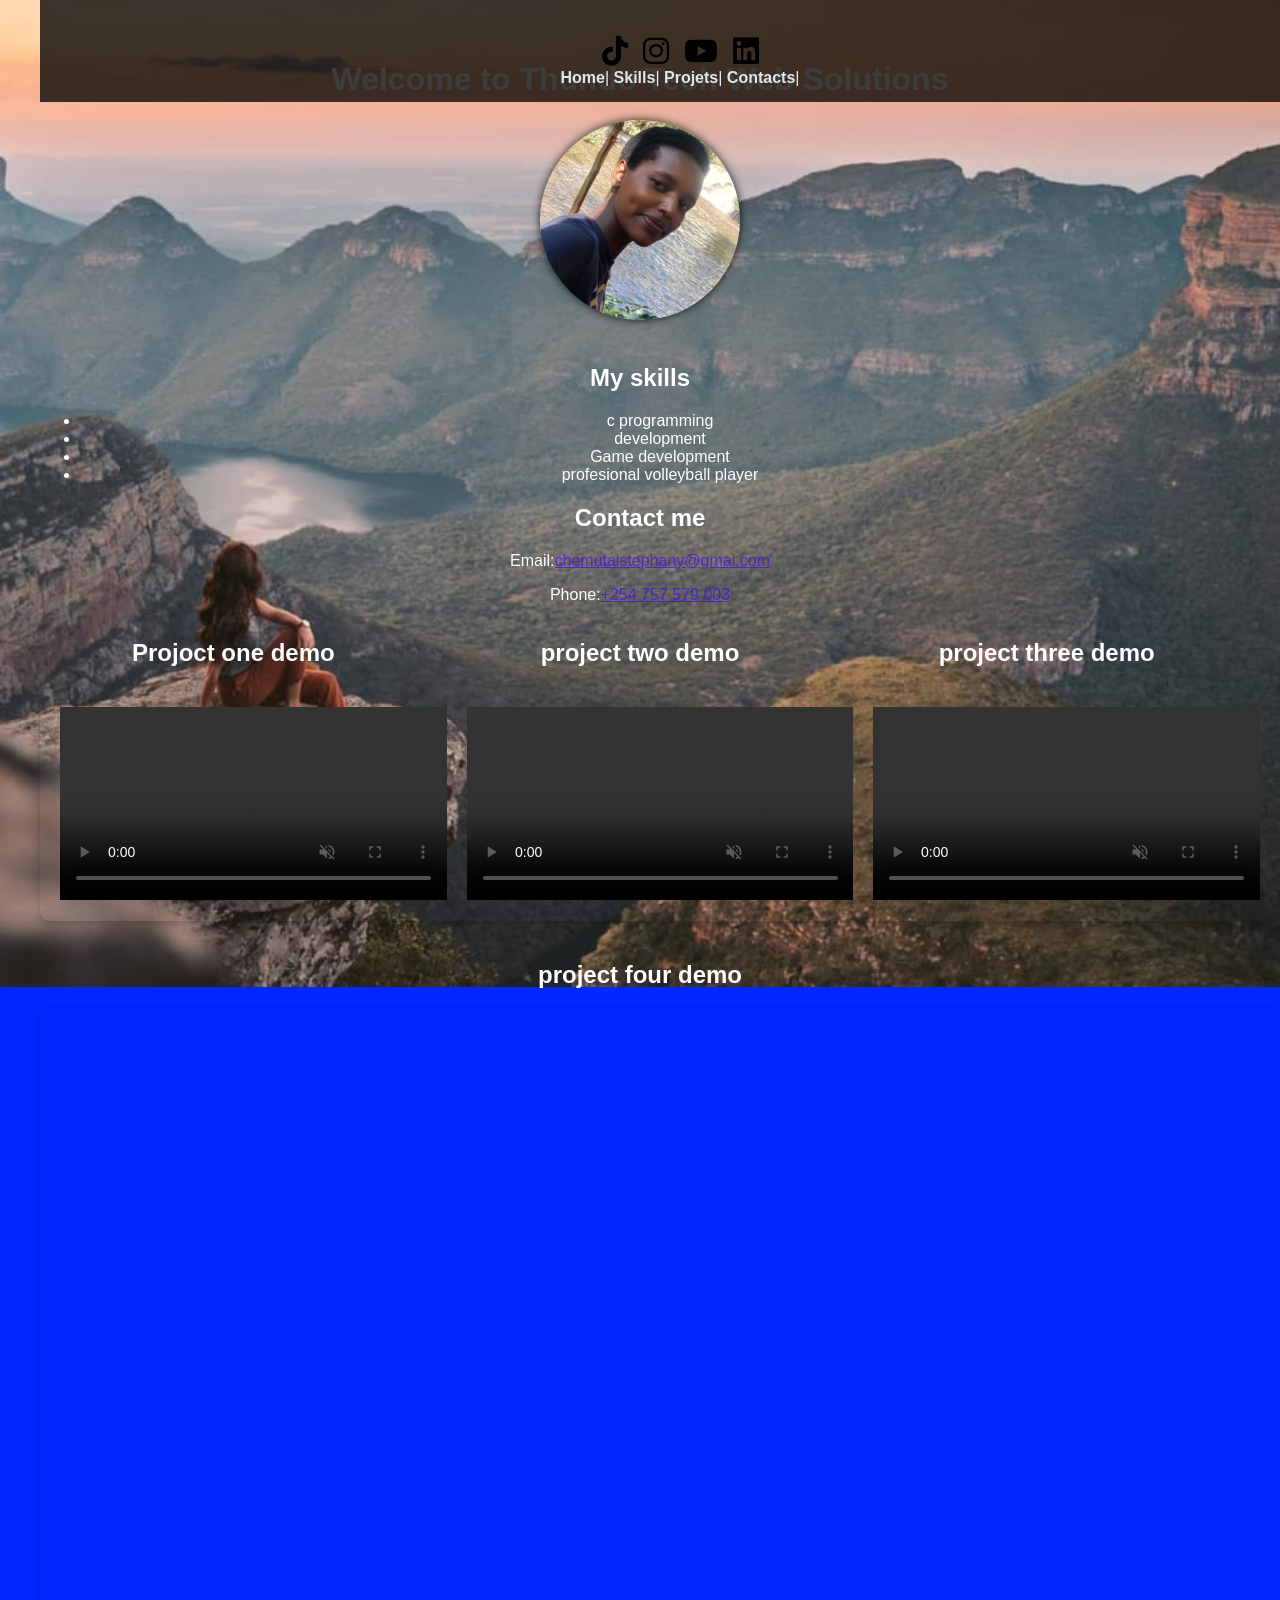
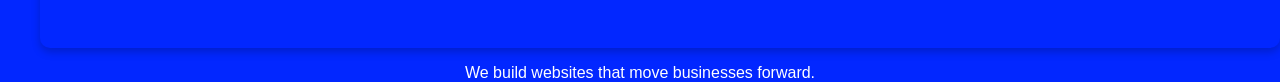
==== index.html @ 7875e1fd "initial commit" ====
<!DOCTYPE html>
<html>
<head>
  
  <title>My First Website</title>
  <link rel="stylesheet" href="style.css" />
  <link rel="stylesheet" href="https://cdnjs.cloudflare.com/ajax/libs/font-awesome/6.5.0/css/all.min.css">
</head>
<body>
  <!--Navigation Bar-->
  <nav>
    <div class="social-links">
  <a href="https://www.tiktok.com" target="_blank"><i class="fab fa-tiktok"></i></a>
  <a href="https://www.instagram.com" target="_blank"><i class="fab fa-instagram"></i></a>
  <a href="https://www.youtube.com" target="_blank"><i class="fab fa-youtube"></i></a>
  <a href="https://www.linkedIn.com" terget="_blank"><i class="fab fa-linkedin"></i></a>
</div>
    <a href="Index.html">Home</a>|
    <a href="skills.html">Skills</a>|
    <a href="projects.html">Projets</a>|
    <a href="contact.html">Contacts</a>|

  </nav>
  <h1>Welcome to Thundo Tech Web Solutions</h1>
   <img src="myphoto.jpg" alt="My photo"class="profile-photo" width="250/"> 
  <h2>My skills</h2>
  <ul>

<li>c programming</li>
  <li> development</li>
  <li>Game development</li>
    <li>profesional volleyball player</li>
    </ul>
<h2>Contact me</h2>
<p>Email:<a hrfe="mailto:chemutaistephany@gmail.com">chemutaistephany@gmai.com</a></p>
<p>Phone:<a hrfe="tel:+254757579003">+254 757 579 003</a></p>
  <!-- Video Section -->
<div style="display: flex; justify-content: center; flex-wrap: wrap; gap: 20px;">

  <!-- first-video.mp4.mp4 -->
  <div style="flex: 1;min-width: 300px;text-align: center;">
    <h2>Projoct one demo</h2>
    <video controls autoplay muted loop width="100%">
      <source src="first-video.mp4.mp4" type="video/mp4">
      Your browser does not support the video tag.
    </video>
  </div>

  <!-- second-video.mp4.mp4 -->
  <div style="flex: 1;min-width: 300px;text-align: center;">
    <h2>project two demo</h2>
    <video controls autoplay muted loop width="100%">
      <source src="second-video.mp4.mp4" type="video/mp4">
      Your browser does not support the video tag.
    </video>
  </div>

  <!-- third-video.mp4.mp4 -->
  <div style="flex: 1;min-width: 300px;text-align: center;">
    <h2>project three demo</h2>
    <video controls autoplay muted loop width="100%">
      <source src="third-video.mp4.mp4" type="video/mp4">
      Your browser does not support the video tag.
    </video>
  </div>

  <!-- fourth-video.mp4.mp4 -->
  <div style="flex: 1;min-width: 300px;text-align: center;">
    <h2>project four demo</h2>
    <video control autoplay muted loop width="100%">
      <source src="fourth-video.mp4.mp4" type="video/mp4">
      Your browser does not support the video tag.
    </video>
  </div>
   
  </div>


  <p>We build websites that move businesses forward.</p>
</body>
</html>
---- style.css ----
body {
  font-family: Arial, sans-serif;
  text-align: center;
  background-color:rgba(0, 38, 255, 0.993);
  padding: 40px;
  color: white;
  background-image: url("picture.jpg.jpg");
  background-size: cover;
  background-position: center;
  background-repeat: no-repeat;
  background-attachment: fixed;
  height: 100vh;
  margin: 0;
}
.profile-photo{
  width:200px;
  height:200px;
  border-radius:50%;
  object-fit:cover;
  border:3pxsolid white;
  box-shadow:0 0 10px  rgba(0, 0, 0, 0.829);
  margin-bottom:20px;
}
a{
  color:rgba(68, 0, 255, 0.644);
  text-decoration:underline;
  cursor:pointer;
}
a:hover{
  color: rgba(38, 0, 255, 0.925);
}
video {
display: flex;
flex-wrap: wrap;
justify-content:center;
gap :20px;
padding: 20px;
width: 100%;
box-shadow: 0 4px 8px rgba(0, 0, 0, 0.205);
border-radius: 10px;
}
video:hover{
transform: scale(1.05);
box-shadow: 0 6px 15px rgba(0, 0, 0, 0.404);
}
nav{
  background:rgba(0, 0, 0, 0.76);
padding: 15px 0;
position: fixed;
top: 0;
width: 100%;
z-index: 1000;
font-family:Arial, Helvetica, sans-serif;
text-align: center;
color: rgba(240, 248, 255, 0.952);
}
nav ul{
  list-style: none;
  display: flex;
  justify-content: center;
  gap: 40px;
}
nav a{
  color: rgba(240, 248, 255, 0.904);
  text-decoration: none;
  font-weight:bold ;
  transition: 0.3s;

}
nav a:havor{color:#00bfff;}
.social-links{
  display: flex;
  gap: 15px;
  justify-content:center ;
  margin-top: 20px;
}
.social-links a{
  font-size: 30px;
  color: black;
  text-decoration: none;
  transition: 0.3s;
}
.social-links a:hover {
color: blueviolet;
transform: scale(1.7);
}
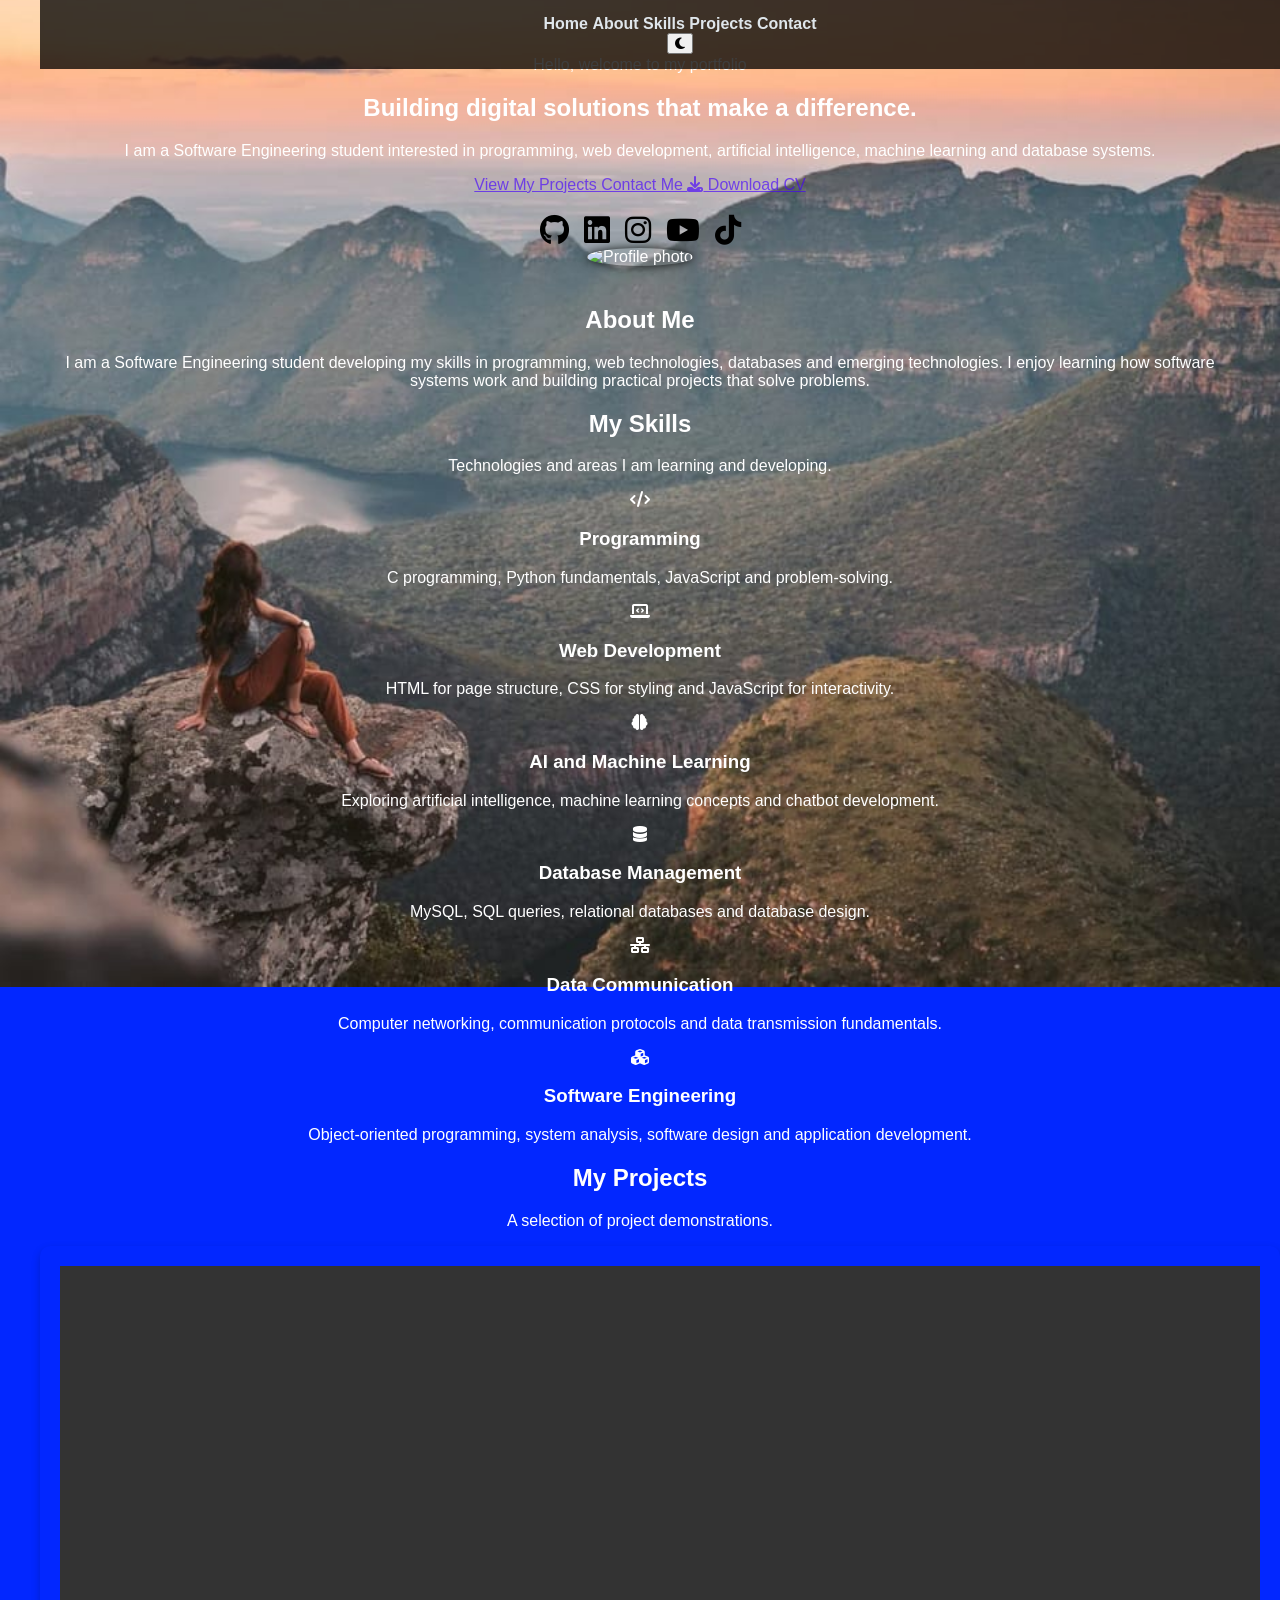
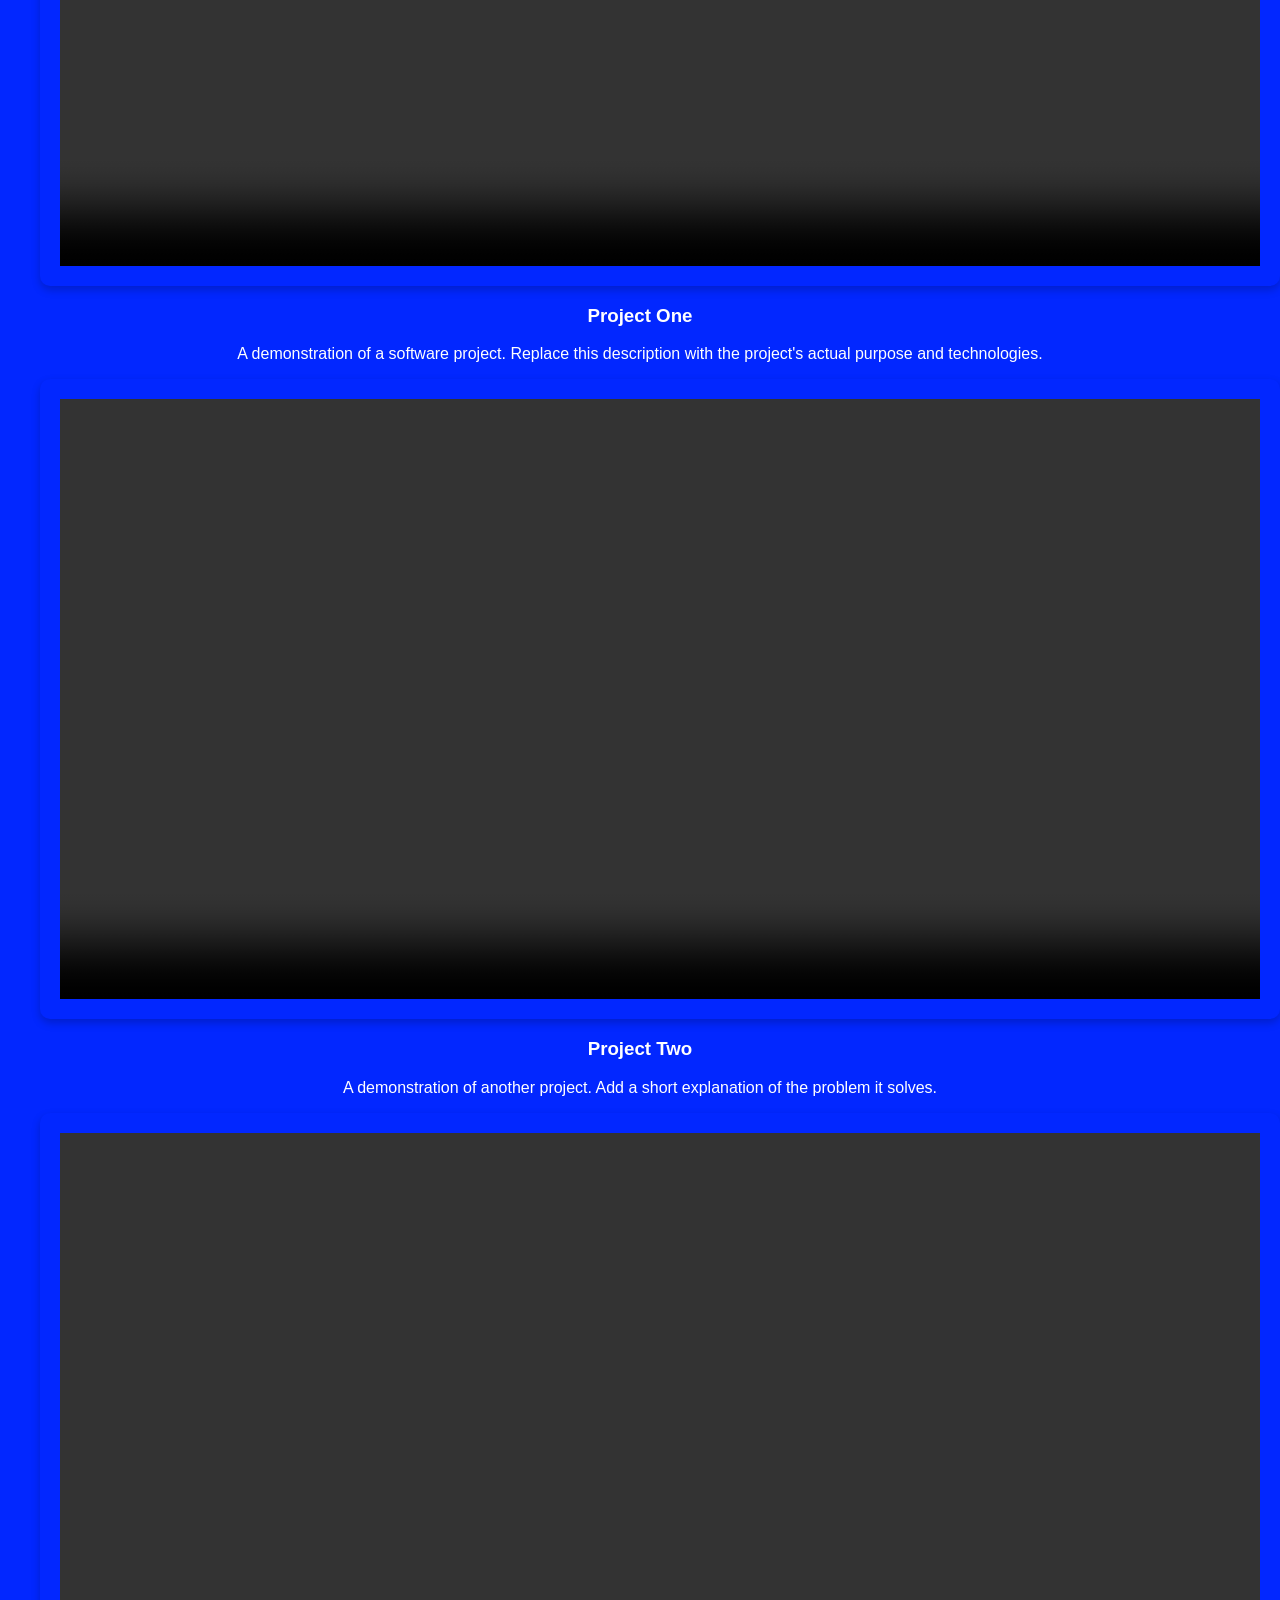
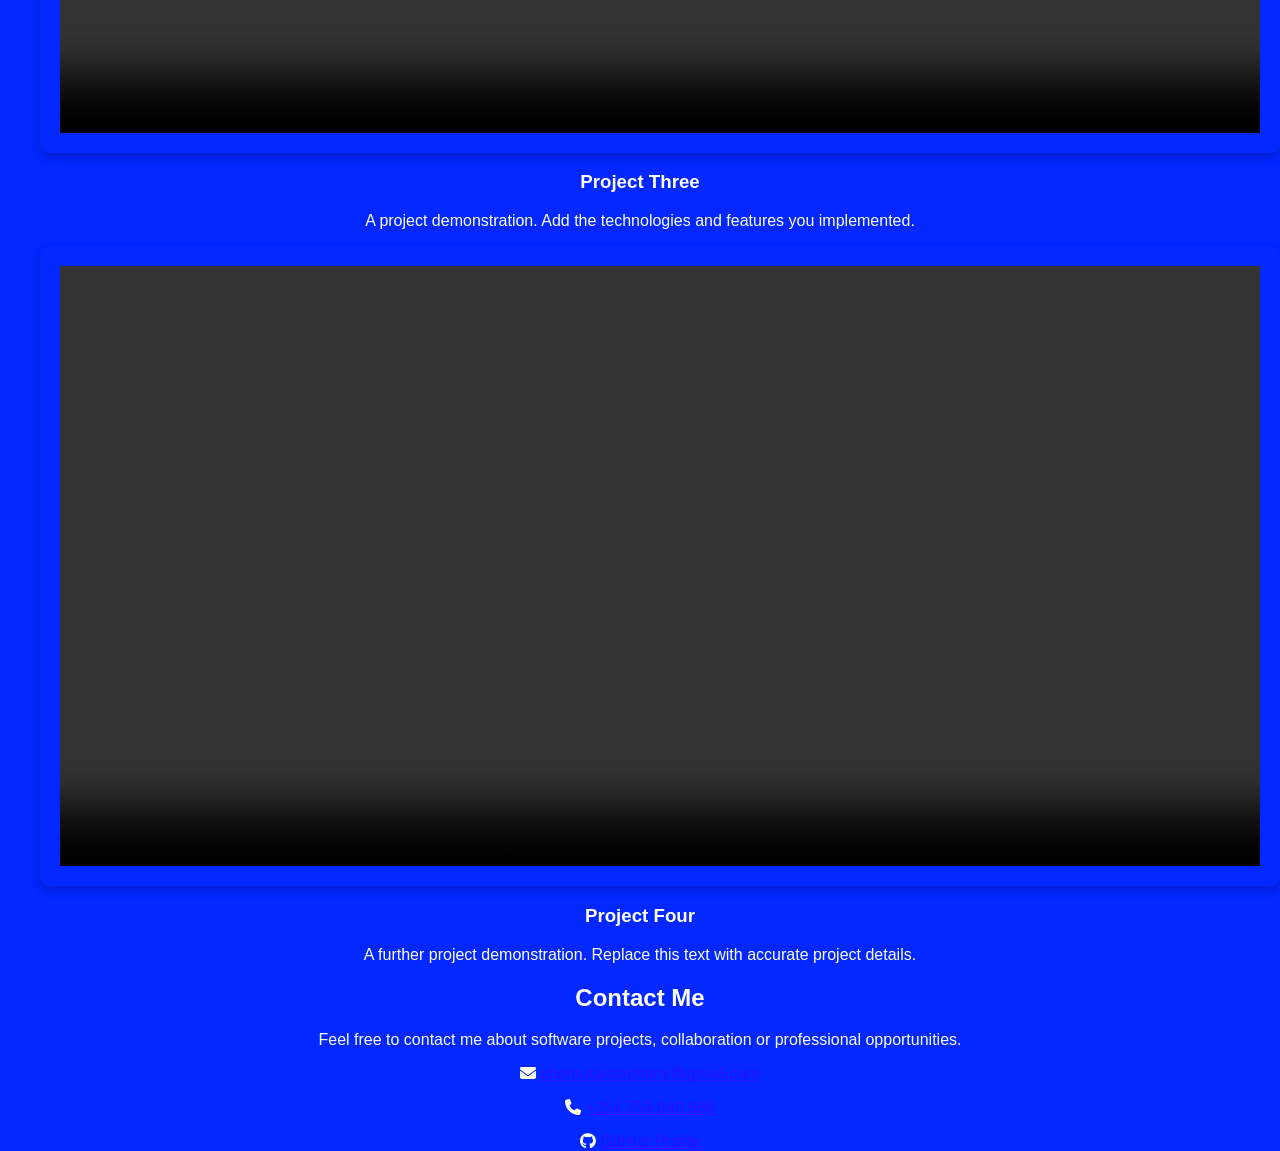
==== commit 83cb101c: "Update index.html" ====
--- a/index.html
+++ b/index.html
@@ -1,81 +1,326 @@
+
 <!DOCTYPE html>
-<html>
+<html lang="en">
 <head>
-  
-  <title>My First Website</title>
-  <link rel="stylesheet" href="style.css" />
-  <link rel="stylesheet" href="https://cdnjs.cloudflare.com/ajax/libs/font-awesome/6.5.0/css/all.min.css">
+    <meta charset="UTF-8">
+    <meta name="viewport" content="width=device-width, initial-scale=1.0">
+    <meta name="description" content="Software Engineering portfolio showcasing web development, programming, AI, machine learning and database skills.">
+
+    <title>Software Engineering Portfolio</title>
+
+    <link rel="stylesheet" href="style.css">
+
+    <link
+        rel="stylesheet"
+        href="https://cdnjs.cloudflare.com/ajax/libs/font-awesome/6.5.0/css/all.min.css"
+    >
+
+    <script src="script.js" defer></script>
 </head>
+
 <body>
-  <!--Navigation Bar-->
-  <nav>
-    <div class="social-links">
-  <a href="https://www.tiktok.com" target="_blank"><i class="fab fa-tiktok"></i></a>
-  <a href="https://www.instagram.com" target="_blank"><i class="fab fa-instagram"></i></a>
-  <a href="https://www.youtube.com" target="_blank"><i class="fab fa-youtube"></i></a>
-  <a href="https://www.linkedIn.com" terget="_blank"><i class="fab fa-linkedin"></i></a>
-</div>
-    <a href="Index.html">Home</a>|
-    <a href="skills.html">Skills</a>|
-    <a href="projects.html">Projets</a>|
-    <a href="contact.html">Contacts</a>|
-
-  </nav>
-  <h1>Welcome to Thundo Tech Web Solutions</h1>
-   <img src="myphoto.jpg" alt="My photo"class="profile-photo" width="250/"> 
-  <h2>My skills</h2>
-  <ul>
-
-<li>c programming</li>
-  <li> development</li>
-  <li>Game development</li>
-    <li>profesional volleyball player</li>
-    </ul>
-<h2>Contact me</h2>
-<p>Email:<a hrfe="mailto:chemutaistephany@gmail.com">chemutaistephany@gmai.com</a></p>
-<p>Phone:<a hrfe="tel:+254757579003">+254 757 579 003</a></p>
-  <!-- Video Section -->
-<div style="display: flex; justify-content: center; flex-wrap: wrap; gap: 20px;">
-
-  <!-- first-video.mp4.mp4 -->
-  <div style="flex: 1;min-width: 300px;text-align: center;">
-    <h2>Projoct one demo</h2>
-    <video controls autoplay muted loop width="100%">
-      <source src="first-video.mp4.mp4" type="video/mp4">
-      Your browser does not support the video tag.
-    </video>
-  </div>
-
-  <!-- second-video.mp4.mp4 -->
-  <div style="flex: 1;min-width: 300px;text-align: center;">
-    <h2>project two demo</h2>
-    <video controls autoplay muted loop width="100%">
-      <source src="second-video.mp4.mp4" type="video/mp4">
-      Your browser does not support the video tag.
-    </video>
-  </div>
-
-  <!-- third-video.mp4.mp4 -->
-  <div style="flex: 1;min-width: 300px;text-align: center;">
-    <h2>project three demo</h2>
-    <video controls autoplay muted loop width="100%">
-      <source src="third-video.mp4.mp4" type="video/mp4">
-      Your browser does not support the video tag.
-    </video>
-  </div>
-
-  <!-- fourth-video.mp4.mp4 -->
-  <div style="flex: 1;min-width: 300px;text-align: center;">
-    <h2>project four demo</h2>
-    <video control autoplay muted loop width="100%">
-      <source src="fourth-video.mp4.mp4" type="video/mp4">
-      Your browser does not support the video tag.
-    </video>
-  </div>
-   
-  </div>
-
-
-  <p>We build websites that move businesses forward.</p>
+
+    <!-- Navigation -->
+    <header class="navbar">
+        <nav class="nav-container" aria-label="Main navigation">
+            <div class="nav-links">
+                <a href="#home">Home</a>
+                <a href="#about">About</a>
+                <a href="#skills">Skills</a>
+                <a href="#projects">Projects</a>
+                <a href="#contact">Contact</a>
+            </div>
+
+            <button
+                id="theme-toggle"
+                type="button"
+                aria-label="Toggle dark and light theme"
+            >
+                <i class="fas fa-moon" aria-hidden="true"></i>
+            </button>
+        </nav>
+    </header>
+
+    <main>
+
+        <!-- Home / Hero -->
+        <section id="home" class="hero section">
+            <div class="hero-content">
+                <p class="hero-intro">Hello, welcome to my portfolio</p>
+
+                <h1>Building digital solutions that make a difference.</h1>
+
+                <p>
+                    I am a Software Engineering student interested in
+                    programming, web development, artificial intelligence,
+                    machine learning and database systems.
+                </p>
+
+                <div class="hero-actions">
+                    <a href="#projects" class="btn btn-primary">
+                        View My Projects
+                    </a>
+
+                    <a href="#contact" class="btn btn-secondary">
+                        Contact Me
+                    </a>
+
+                    <a href="CV.pdf" class="btn btn-secondary" download>
+                        <i class="fas fa-download" aria-hidden="true"></i>
+                        Download CV
+                    </a>
+                </div>
+
+                <div class="social-links" aria-label="Social media links">
+                    <a
+                        href="https://github.com/stephan-y44"
+                        target="_blank"
+                        rel="noopener noreferrer"
+                        aria-label="GitHub"
+                    >
+                        <i class="fab fa-github" aria-hidden="true"></i>
+                    </a>
+
+                    <a
+                        href="https://www.linkedin.com/"
+                        target="_blank"
+                        rel="noopener noreferrer"
+                        aria-label="LinkedIn"
+                    >
+                        <i class="fab fa-linkedin" aria-hidden="true"></i>
+                    </a>
+
+                    <a
+                        href="https://www.instagram.com/"
+                        target="_blank"
+                        rel="noopener noreferrer"
+                        aria-label="Instagram"
+                    >
+                        <i class="fab fa-instagram" aria-hidden="true"></i>
+                    </a>
+
+                    <a
+                        href="https://www.youtube.com/"
+                        target="_blank"
+                        rel="noopener noreferrer"
+                        aria-label="YouTube"
+                    >
+                        <i class="fab fa-youtube" aria-hidden="true"></i>
+                    </a>
+
+                    <a
+                        href="https://www.tiktok.com/"
+                        target="_blank"
+                        rel="noopener noreferrer"
+                        aria-label="TikTok"
+                    >
+                        <i class="fab fa-tiktok" aria-hidden="true"></i>
+                    </a>
+                </div>
+            </div>
+
+            <div class="hero-image">
+                <img
+                    src="portfolio.jpeg"
+                    alt="Profile photo"
+                    class="profile-photo"
+                    width="300"
+                    height="300"
+                >
+            </div>
+        </section>
+
+        <!-- About -->
+        <section id="about" class="section">
+            <h2>About Me</h2>
+
+            <p>
+                I am a Software Engineering student developing my skills
+                in programming, web technologies, databases and emerging
+                technologies. I enjoy learning how software systems work
+                and building practical projects that solve problems.
+            </p>
+        </section>
+
+        <!-- Skills -->
+        <section id="skills" class="section">
+            <h2>My Skills</h2>
+
+            <p class="section-description">
+                Technologies and areas I am learning and developing.
+            </p>
+
+            <div class="skills-grid">
+
+                <article class="skill-card">
+                    <i class="fas fa-code" aria-hidden="true"></i>
+                    <h3>Programming</h3>
+                    <p>
+                        C programming, Python fundamentals, JavaScript
+                        and problem-solving.
+                    </p>
+                </article>
+
+                <article class="skill-card">
+                    <i class="fas fa-laptop-code" aria-hidden="true"></i>
+                    <h3>Web Development</h3>
+                    <p>
+                        HTML for page structure, CSS for styling and
+                        JavaScript for interactivity.
+                    </p>
+                </article>
+
+                <article class="skill-card">
+                    <i class="fas fa-brain" aria-hidden="true"></i>
+                    <h3>AI and Machine Learning</h3>
+                    <p>
+                        Exploring artificial intelligence, machine
+                        learning concepts and chatbot development.
+                    </p>
+                </article>
+
+                <article class="skill-card">
+                    <i class="fas fa-database" aria-hidden="true"></i>
+                    <h3>Database Management</h3>
+                    <p>
+                        MySQL, SQL queries, relational databases and
+                        database design.
+                    </p>
+                </article>
+
+                <article class="skill-card">
+                    <i class="fas fa-network-wired" aria-hidden="true"></i>
+                    <h3>Data Communication</h3>
+                    <p>
+                        Computer networking, communication protocols
+                        and data transmission fundamentals.
+                    </p>
+                </article>
+
+                <article class="skill-card">
+                    <i class="fas fa-cubes" aria-hidden="true"></i>
+                    <h3>Software Engineering</h3>
+                    <p>
+                        Object-oriented programming, system analysis,
+                        software design and application development.
+                    </p>
+                </article>
+
+            </div>
+        </section>
+
+        <!-- Projects -->
+        <section id="projects" class="section">
+            <h2>My Projects</h2>
+
+            <p class="section-description">
+                A selection of project demonstrations.
+            </p>
+
+            <div class="projects-grid">
+
+                <article class="project-card">
+                    <video controls preload="metadata" playsinline>
+                        <source src="first-video.mp4.mp4" type="video/mp4">
+                        Your browser does not support video playback.
+                    </video>
+
+                    <div class="project-content">
+                        <h3>Project One</h3>
+                        <p>
+                            A demonstration of a software project.
+                            Replace this description with the project's
+                            actual purpose and technologies.
+                        </p>
+                    </div>
+                </article>
+
+                <article class="project-card">
+                    <video controls preload="metadata" playsinline>
+                        <source src="second-video.mp4.mp4" type="video/mp4">
+                        Your browser does not support video playback.
+                    </video>
+
+                    <div class="project-content">
+                        <h3>Project Two</h3>
+                        <p>
+                            A demonstration of another project.
+                            Add a short explanation of the problem it solves.
+                        </p>
+                    </div>
+                </article>
+
+                <article class="project-card">
+                    <video controls preload="metadata" playsinline>
+                        <source src="third-video.mp4.mp4" type="video/mp4">
+                        Your browser does not support video playback.
+                    </video>
+
+                    <div class="project-content">
+                        <h3>Project Three</h3>
+                        <p>
+                            A project demonstration. Add the technologies
+                            and features you implemented.
+                        </p>
+                    </div>
+                </article>
+
+                <article class="project-card">
+                    <video controls preload="metadata" playsinline>
+                        <source src="fourth-video.mp4.mp4" type="video/mp4">
+                        Your browser does not support video playback.
+                    </video>
+
+                    <div class="project-content">
+                        <h3>Project Four</h3>
+                        <p>
+                            A further project demonstration. Replace this
+                            text with accurate project details.
+                        </p>
+                    </div>
+                </article>
+
+            </div>
+        </section>
+
+        <!-- Contact -->
+        <section id="contact" class="section">
+            <h2>Contact Me</h2>
+
+            <p>
+                Feel free to contact me about software projects,
+                collaboration or professional opportunities.
+            </p>
+
+            <div class="contact-details">
+                <p>
+                    <i class="fas fa-envelope" aria-hidden="true"></i>
+                    <a href="mailto:chemutaistephany@gmail.com">
+                        chemutaistephany@gmail.com
+                    </a>
+                </p>
+
+                <p>
+                    <i class="fas fa-phone" aria-hidden="true"></i>
+                    <a href="tel:+254759040686">
+                        +254 759 040 686
+                    </a>
+                </p>
+
+                <p>
+                    <i class="fab fa-github" aria-hidden="true"></i>
+                    <a
+                        href="https://github.com/stephan-y44"
+                        target="_blank"
+                        rel="noopener noreferrer"
+                    >
+                        GitHub Profile
+                    </a>
+                </p>
+            </div>
+        </section>
+
+    </main>
+
 </body>
-</html>+</html>
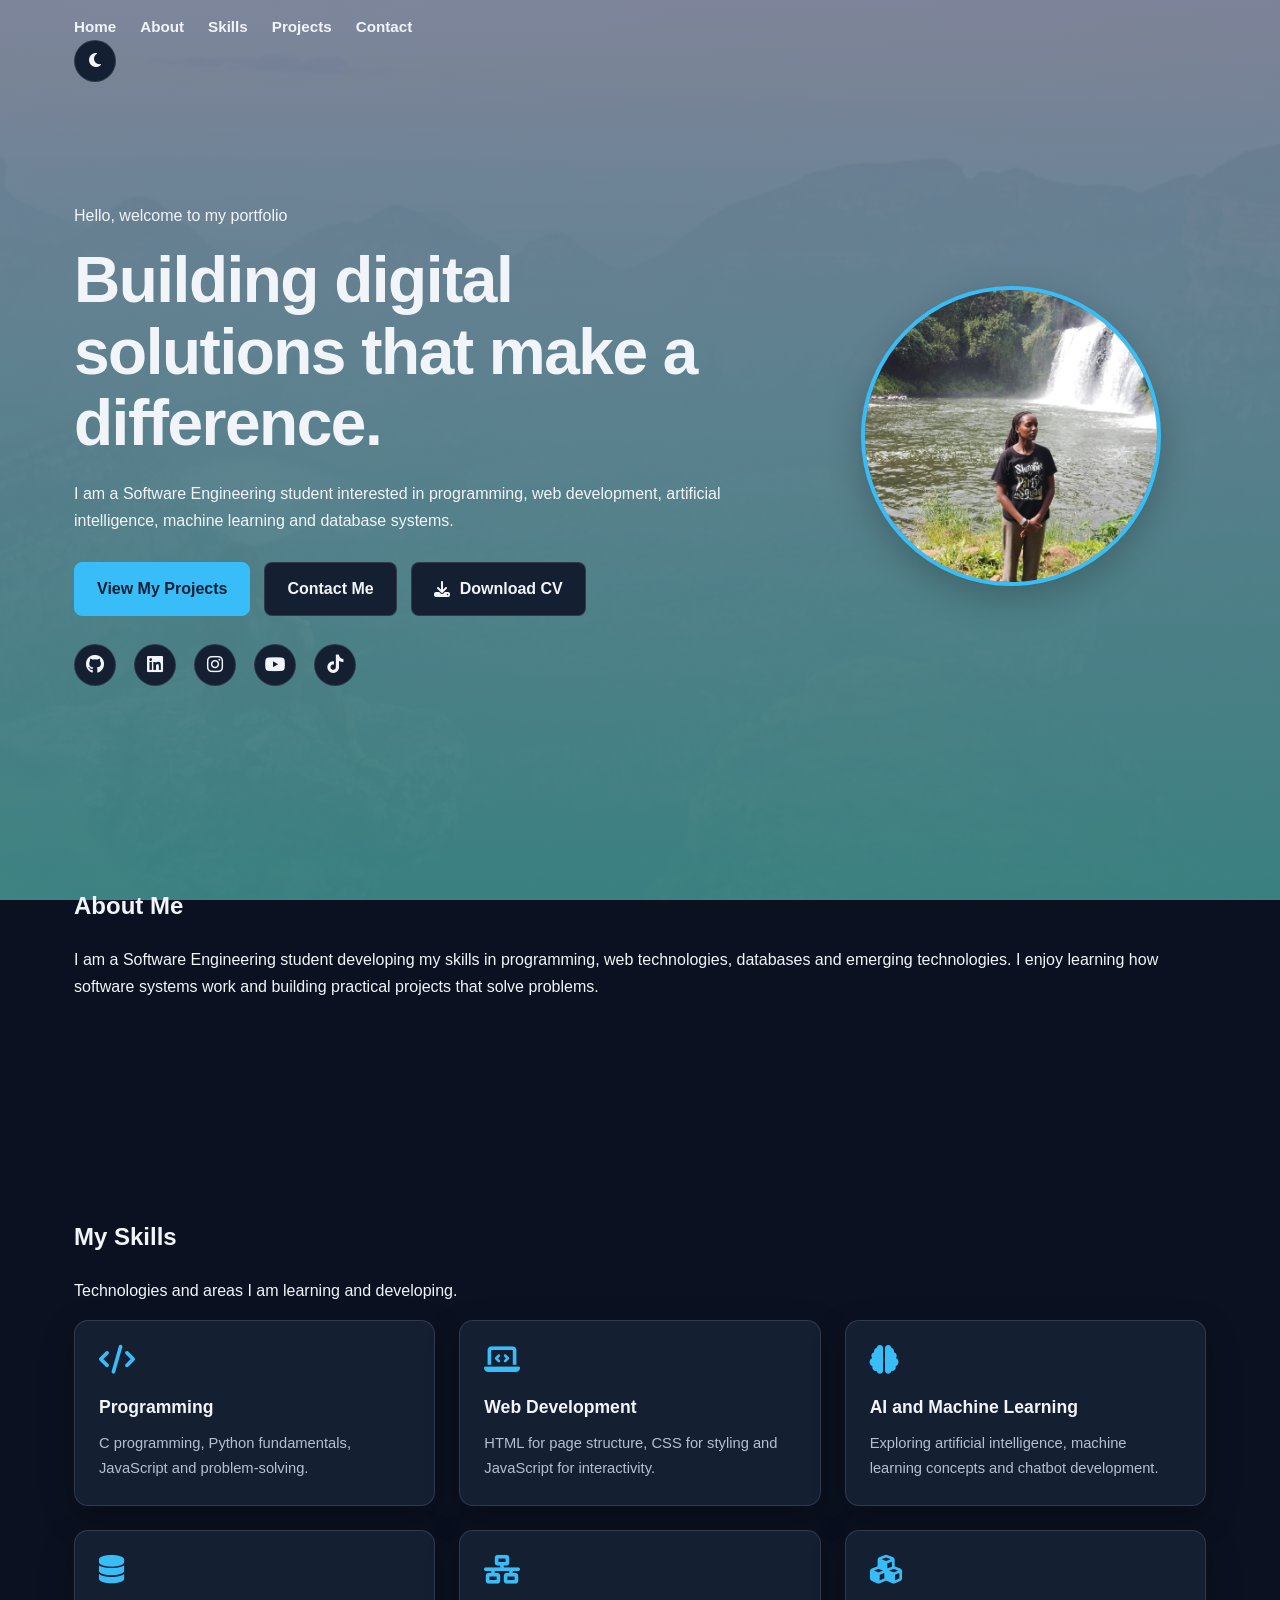
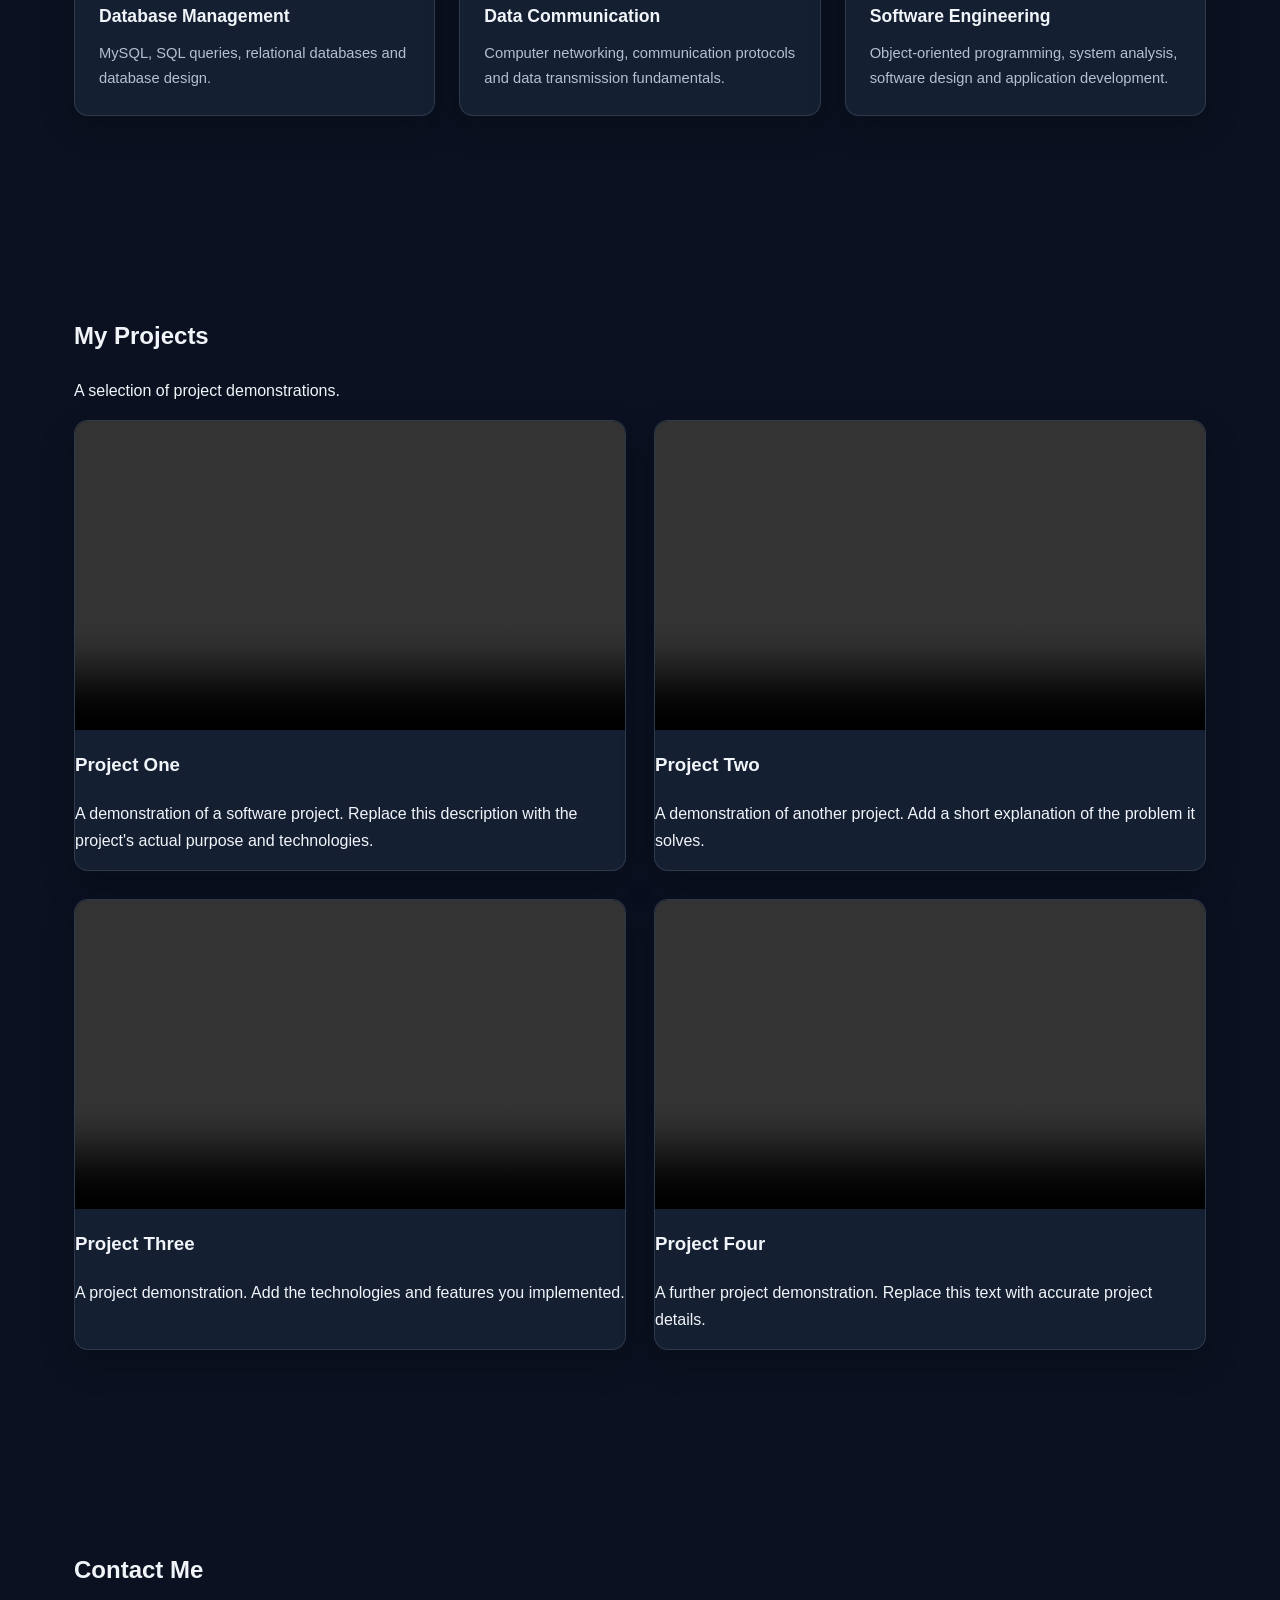
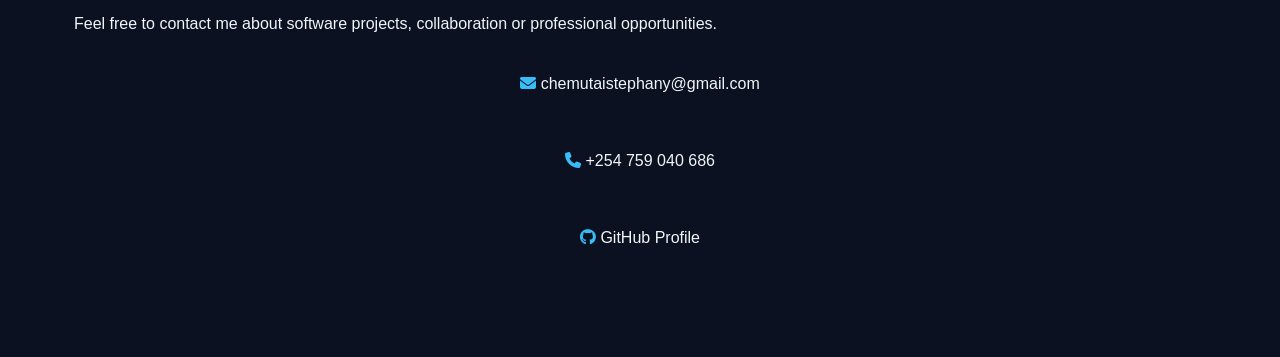
==== commit f5eb2340: "Update index.html Refresh portfolio stylesheet" ====
--- a/index.html
+++ b/index.html
@@ -8,7 +8,7 @@
 
     <title>Software Engineering Portfolio</title>
 
-    <link rel="stylesheet" href="style.css">
+    <link rel="stylesheet" href="./style.css?v=2">
 
     <link
         rel="stylesheet"
--- a/style.css
+++ b/style.css
@@ -1,86 +1,585 @@
+
+/* =========================
+   1. Global styles
+========================= */
+
+:root {
+  --bg: #0b1120;
+  --surface: #151f32;
+  --surface-hover: #1d2b43;
+  --text: #f1f5f9;
+  --muted: #b3c0d3;
+  --accent: #38bdf8;
+  --accent-hover: #7dd3fc;
+  --border: rgba(148, 163, 184, 0.2);
+  --header-bg: rgba(11, 17, 32, 0.94);
+  --shadow: 0 12px 35px rgba(0, 0, 0, 0.22);
+}
+
+* {
+  box-sizing: border-box;
+}
+
+html {
+  scroll-behavior: smooth;
+  scroll-padding-top: 90px;
+}
+
 body {
-  font-family: Arial, sans-serif;
-  text-align: center;
-  background-color:rgba(0, 38, 255, 0.993);
-  padding: 40px;
-  color: white;
-  background-image: url("picture.jpg.jpg");
+  margin: 0;
+  padding: 0;
+  font-family: Arial, Helvetica, sans-serif;
+  background-color: var(--bg);
+  background-image:
+    linear-gradient(rgba(118, 128, 153, 0.94), rgba(59, 131, 131, 0.97)),
+    url("picture.jpg.jpg");
   background-size: cover;
   background-position: center;
-  background-repeat: no-repeat;
   background-attachment: fixed;
-  height: 100vh;
-  margin: 0;
-}
-.profile-photo{
-  width:200px;
-  height:200px;
-  border-radius:50%;
-  object-fit:cover;
-  border:3pxsolid white;
-  box-shadow:0 0 10px  rgba(0, 0, 0, 0.829);
-  margin-bottom:20px;
-}
-a{
-  color:rgba(68, 0, 255, 0.644);
-  text-decoration:underline;
-  cursor:pointer;
-}
-a:hover{
-  color: rgba(38, 0, 255, 0.925);
-}
-video {
-display: flex;
-flex-wrap: wrap;
-justify-content:center;
-gap :20px;
-padding: 20px;
-width: 100%;
-box-shadow: 0 4px 8px rgba(0, 0, 0, 0.205);
-border-radius: 10px;
-}
-video:hover{
-transform: scale(1.05);
-box-shadow: 0 6px 15px rgba(0, 0, 0, 0.404);
-}
-nav{
-  background:rgba(0, 0, 0, 0.76);
-padding: 15px 0;
-position: fixed;
-top: 0;
-width: 100%;
-z-index: 1000;
-font-family:Arial, Helvetica, sans-serif;
-text-align: center;
-color: rgba(240, 248, 255, 0.952);
-}
-nav ul{
-  list-style: none;
+  color: var(--text);
+  line-height: 1.7;
+  transition: background-color 0.3s, color 0.3s;
+}
+
+body.light-theme {
+  --bg: #f4f7fb;
+  --surface: #ffffff;
+  --surface-hover: #eaf2fa;
+  --text: #152238;
+  --muted: #526176;
+  --accent: #0369a1;
+  --accent-hover: #075985;
+  --border: rgba(30, 41, 59, 0.16);
+  --header-bg: rgba(255, 255, 255, 0.95);
+  --shadow: 0 12px 35px rgba(15, 23, 42, 0.08);
+
+  background-image: linear-gradient(
+    rgba(244, 247, 251, 0.96),
+    rgba(244, 247, 251, 0.98)
+  );
+}
+
+a {
+  color: var(--accent);
+  text-decoration: none;
+  transition: color 0.2s ease;
+}
+
+a:hover {
+  color: var(--accent-hover);
+}
+
+button,
+a {
+  -webkit-tap-highlight-color: transparent;
+}
+
+button:focus-visible,
+a:focus-visible {
+  outline: 2px solid var(--accent);
+  outline-offset: 4px;
+}
+
+/* =========================
+   2. Navigation
+========================= */
+
+.site-header {
+  position: sticky;
+  top: 0;
+  z-index: 1000;
+  background: var(--header-bg);
+  border-bottom: 1px solid var(--border);
+  backdrop-filter: blur(14px);
+}
+
+.navbar {
+  max-width: 1180px;
+  min-height: 76px;
+  margin: 0 auto;
+  padding: 14px 24px;
+  display: flex;
+  align-items: center;
+  justify-content: space-between;
+  gap: 24px;
+}
+
+.logo {
+  color: var(--text);
+  font-size: 1.45rem;
+  font-weight: 800;
+  white-space: nowrap;
+}
+
+.logo span {
+  color: var(--accent);
+}
+
+.nav-links {
+  display: flex;
+  align-items: center;
+  justify-content: center;
+  gap: 24px;
+  flex-wrap: wrap;
+}
+
+.nav-links a {
+  color: var(--text);
+  font-size: 0.95rem;
+  font-weight: 600;
+}
+
+.nav-links a:hover {
+  color: var(--accent);
+}
+
+#theme-toggle {
+  width: 42px;
+  height: 42px;
+  flex-shrink: 0;
+  border: 1px solid var(--border);
+  border-radius: 50%;
+  background: var(--surface);
+  color: var(--text);
+  cursor: pointer;
+  font-size: 1rem;
+}
+
+#theme-toggle:hover {
+  background: var(--surface-hover);
+}
+
+/* =========================
+   3. Sections and headings
+========================= */
+
+.section {
+  max-width: 1180px;
+  margin: 0 auto;
+  padding: 90px 24px;
+}
+
+.section-heading {
+  max-width: 700px;
+  margin: 0 auto 42px;
+  text-align: center;
+}
+
+.section-heading h2 {
+  margin: 6px 0 12px;
+  font-size: clamp(2rem, 4vw, 2.8rem);
+  line-height: 1.2;
+}
+
+.section-heading > p:not(.eyebrow) {
+  color: var(--muted);
+}
+
+.eyebrow {
+  color: var(--accent);
+  font-size: 0.78rem;
+  font-weight: 800;
+  letter-spacing: 2px;
+}
+
+/* =========================
+   4. Hero section
+========================= */
+
+.hero {
+  min-height: 620px;
+  display: grid;
+  grid-template-columns: 1.4fr 0.8fr;
+  align-items: center;
+  gap: 60px;
+}
+
+.hero-content h1 {
+  max-width: 720px;
+  margin: 14px 0 20px;
+  font-size: clamp(2.5rem, 5vw, 4.3rem);
+  line-height: 1.12;
+  letter-spacing: -1.5px;
+}
+
+.hero-content h1 span {
+  color: var(--accent);
+}
+
+.hero-description {
+  max-width: 600px;
+  color: var(--muted);
+  font-size: 1.08rem;
+}
+
+.hero-actions {
+  display: flex;
+  flex-wrap: wrap;
+  gap: 14px;
+  margin: 28px 0;
+}
+
+.btn {
+  display: inline-flex;
+  align-items: center;
+  justify-content: center;
+  gap: 10px;
+  min-height: 48px;
+  padding: 12px 22px;
+  border: 1px solid var(--border);
+  border-radius: 8px;
+  font-weight: 700;
+}
+
+.btn-primary {
+  color: #082032;
+  background: var(--accent);
+  border-color: var(--accent);
+}
+
+.btn-primary:hover {
+  color: #082032;
+  background: var(--accent-hover);
+}
+
+.btn-secondary {
+  color: var(--text);
+  background: var(--surface);
+}
+
+.btn-secondary:hover {
+  background: var(--surface-hover);
+}
+
+.hero-image {
   display: flex;
   justify-content: center;
-  gap: 40px;
-}
-nav a{
-  color: rgba(240, 248, 255, 0.904);
-  text-decoration: none;
-  font-weight:bold ;
-  transition: 0.3s;
-
-}
-nav a:havor{color:#00bfff;}
-.social-links{
+}
+
+.profile-photo {
+  width: min(300px, 100%);
+  aspect-ratio: 1;
+  height: auto;
+  object-fit: cover;
+  border-radius: 50%;
+  border: 4px solid var(--accent);
+  box-shadow: var(--shadow);
+}
+
+.social-links {
   display: flex;
-  gap: 15px;
-  justify-content:center ;
-  margin-top: 20px;
-}
-.social-links a{
-  font-size: 30px;
-  color: black;
-  text-decoration: none;
-  transition: 0.3s;
-}
+  align-items: center;
+  gap: 18px;
+  margin-top: 28px;
+}
+
+.social-links a {
+  display: inline-flex;
+  align-items: center;
+  justify-content: center;
+  width: 42px;
+  height: 42px;
+  border: 1px solid var(--border);
+  border-radius: 50%;
+  background: var(--surface);
+  color: var(--text);
+  font-size: 1.15rem;
+}
+
 .social-links a:hover {
-color: blueviolet;
-transform: scale(1.7);
-}+  color: var(--accent);
+  transform: translateY(-3px);
+}
+
+/* =========================
+   5. About section
+========================= */
+
+.about-section {
+  border-top: 1px solid var(--border);
+}
+
+.about-content {
+  max-width: 800px;
+  margin: 0 auto;
+  color: var(--muted);
+  font-size: 1.05rem;
+  text-align: left;
+}
+
+/* =========================
+   6. Skills cards
+========================= */
+
+.skills-grid {
+  display: grid;
+  grid-template-columns: repeat(4, minmax(0, 1fr));
+  gap: 20px;
+}
+
+.skill-card {
+  padding: 28px 20px;
+  border: 1px solid var(--border);
+  border-radius: 14px;
+  background: var(--surface);
+  box-shadow: var(--shadow);
+  transition: transform 0.25s, background 0.25s;
+}
+
+.skill-card:hover {
+  transform: translateY(-5px);
+  background: var(--surface-hover);
+}
+
+.skill-card > i {
+  color: var(--accent);
+  font-size: 1.8rem;
+}
+
+.skill-card h3 {
+  font-size: 1.05rem;
+}
+
+.skill-card p {
+  color: var(--muted);
+  font-size: 0.92rem;
+}
+
+/* =========================
+   7. Project cards and videos
+========================= */
+
+.projects-section {
+  border-top: 1px solid var(--border);
+}
+
+.projects-grid {
+  display: grid;
+  grid-template-columns: repeat(2, minmax(0, 1fr));
+  gap: 28px;
+}
+
+.project-card {
+  min-width: 0;
+  overflow: hidden;
+  border: 1px solid var(--border);
+  border-radius: 14px;
+  background: var(--surface);
+  box-shadow: var(--shadow);
+  transition: transform 0.25s, border-color 0.25s;
+}
+
+.project-card:hover {
+  transform: translateY(-5px);
+  border-color: var(--accent);
+}
+
+.project-card video {
+  display: block;
+  width: 100%;
+  aspect-ratio: 16 / 9;
+  object-fit: contain;
+  background: #050912;
+}
+
+.project-info {
+  padding: 22px;
+  text-align: left;
+}
+
+.project-info h3 {
+  margin-top: 0;
+}
+
+.project-info p {
+  margin-bottom: 0;
+  color: var(--muted);
+}
+
+/* =========================
+   8. Contact section
+========================= */
+
+.contact-section {
+  border-top: 1px solid var(--border);
+}
+
+.contact-details {
+  display: flex;
+  flex-direction: column;
+  align-items: center;
+  gap: 18px;
+}
+
+.contact-details a {
+  display: inline-flex;
+  align-items: center;
+  gap: 12px;
+  color: var(--text);
+  overflow-wrap: anywhere;
+}
+
+.contact-details i {
+  color: var(--accent);
+}
+
+/* =========================
+   9. Footer
+========================= */
+
+.site-footer {
+  padding: 28px 20px;
+  border-top: 1px solid var(--border);
+  color: var(--muted);
+  text-align: center;
+  font-size: 0.9rem;
+}
+
+.site-footer p {
+  margin: 5px;
+}
+
+/* =========================
+   10. Responsive layout
+========================= */
+
+@media (max-width: 900px) {
+  .navbar {
+    flex-wrap: wrap;
+    justify-content: center;
+  }
+
+  .nav-links {
+    gap: 16px;
+  }
+
+  .hero {
+    grid-template-columns: 1fr;
+    gap: 35px;
+    text-align: center;
+  }
+
+  .hero-content h1,
+  .hero-description {
+    margin-left: auto;
+    margin-right: auto;
+  }
+
+  .hero-actions,
+  .social-links {
+    justify-content: center;
+  }
+
+  .hero-image {
+    grid-row: 1;
+  }
+
+  .profile-photo {
+    width: 220px;
+  }
+
+  .skills-grid {
+    grid-template-columns: repeat(2, minmax(0, 1fr));
+  }
+}
+
+@media (max-width: 560px) {
+  .navbar {
+    padding: 14px;
+    gap: 14px;
+  }
+
+  .nav-links {
+    width: 100%;
+    gap: 12px 18px;
+  }
+
+  .nav-links a {
+    font-size: 0.88rem;
+  }
+
+  .section {
+    padding: 60px 18px;
+  }
+
+  .hero {
+    min-height: auto;
+  }
+
+  .hero-content h1 {
+    font-size: 2.4rem;
+    letter-spacing: -0.8px;
+  }
+
+  .hero-actions {
+    flex-direction: column;
+  }
+
+  .btn {
+    width: 100%;
+  }
+
+  .skills-grid,
+  .projects-grid {
+    grid-template-columns: 1fr;
+  }
+}
+
+@media (prefers-reduced-motion: reduce) {
+  *,
+  *::before,
+  *::after {
+    scroll-behavior: auto !important;
+    transition-duration: 0.01ms !important;
+    animation-duration: 0.01ms !important;
+  }
+}
+
+@media (min-width: 901px) {
+  .skills-grid {
+    grid-template-columns: repeat(3, minmax(0, 1fr));
+  }
+}
+
+/* Corrected skills layout */
+#skills .skills-grid {
+    display: grid;
+    grid-template-columns: repeat(3, minmax(0, 1fr));
+    gap: 24px;
+    width: 100%;
+    align-items: stretch;
+}
+
+#skills .skill-card {
+    display: block;
+    width: 100%;
+    min-width: 0;
+    box-sizing: border-box;
+    padding: 24px;
+    overflow-wrap: break-word;
+}
+
+#skills .skill-card h3 {
+    font-size: 1.1rem;
+    line-height: 1.4;
+    margin: 16px 0 12px;
+    word-break: normal;
+}
+
+#skills .skill-card p {
+    line-height: 1.7;
+    margin: 0;
+    word-break: normal;
+}
+
+@media (max-width: 900px) {
+    #skills .skills-grid {
+        grid-template-columns: repeat(2, minmax(0, 1fr));
+    }
+}
+
+@media (max-width: 600px) {
+    #skills .skills-grid {
+        grid-template-columns: minmax(0, 1fr);
+    }
+}
